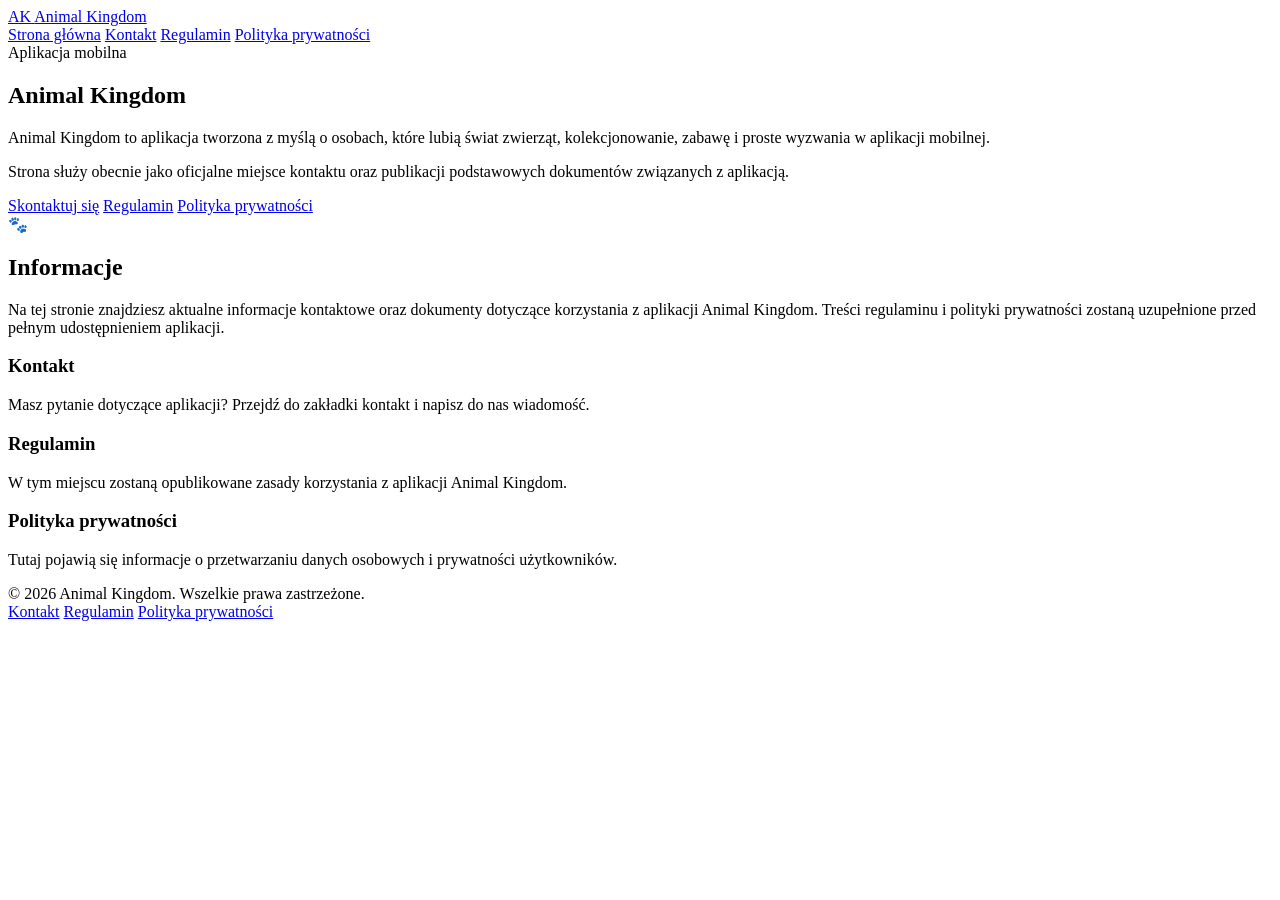
==== index.html @ c2e901ea "Add files via upload" ====
<!doctype html>
<html lang="pl">
<head>
  <meta charset="utf-8">
  <meta name="viewport" content="width=device-width, initial-scale=1">
  <title>Animal Kingdom – kontakt i dokumenty</title>
  <meta name="description" content="Oficjalna strona aplikacji Animal Kingdom. Kontakt, regulamin i polityka prywatności.">
  <link rel="preconnect" href="https://fonts.gstatic.com" crossorigin>
  <link rel="stylesheet" href="assets/style.css">
</head>
<body>
<header class="site-header">
  <div class="container header-inner">
    <a class="brand" href="index.html" aria-label="Animal Kingdom - strona główna">
      <span class="brand-mark">AK</span>
      <span>Animal Kingdom</span>
    </a>
    <nav class="nav" aria-label="Nawigacja główna">
      <a href="index.html" class="active">Strona główna</a>
      <a href="kontakt.html" >Kontakt</a>
      <a href="regulamin.html" >Regulamin</a>
      <a href="polityka-prywatnosci.html" >Polityka prywatności</a>
    </nav>
  </div>
</header>
<main>
  <section class="hero">
    <div class="container hero-grid">
      <div>
        <div class="kicker">Aplikacja mobilna</div>
        <h1>Animal Kingdom</h1>
        <p class="lead">
          Animal Kingdom to aplikacja tworzona z myślą o osobach, które lubią świat zwierząt,
          kolekcjonowanie, zabawę i proste wyzwania w aplikacji mobilnej.
        </p>
        <p>
          Strona służy obecnie jako oficjalne miejsce kontaktu oraz publikacji podstawowych
          dokumentów związanych z aplikacją.
        </p>
        <div class="hero-actions">
          <a class="button primary" href="kontakt.html">Skontaktuj się</a>
          <a class="button" href="regulamin.html">Regulamin</a>
          <a class="button" href="polityka-prywatnosci.html">Polityka prywatności</a>
        </div>
      </div>

      <aside class="hero-card" aria-label="Grafika dekoracyjna Animal Kingdom">
        <div class="animal-orbit">
          <span class="orbit-symbol" aria-hidden="true">🐾</span>
        </div>
      </aside>
    </div>
  </section>

  <section class="info-section">
    <div class="container">
      <h2>Informacje</h2>
      <p>
        Na tej stronie znajdziesz aktualne informacje kontaktowe oraz dokumenty dotyczące korzystania
        z aplikacji Animal Kingdom. Treści regulaminu i polityki prywatności zostaną uzupełnione przed
        pełnym udostępnieniem aplikacji.
      </p>

      <div class="cards">
        <article class="card">
          <h3>Kontakt</h3>
          <p>Masz pytanie dotyczące aplikacji? Przejdź do zakładki kontakt i napisz do nas wiadomość.</p>
        </article>
        <article class="card">
          <h3>Regulamin</h3>
          <p>W tym miejscu zostaną opublikowane zasady korzystania z aplikacji Animal Kingdom.</p>
        </article>
        <article class="card">
          <h3>Polityka prywatności</h3>
          <p>Tutaj pojawią się informacje o przetwarzaniu danych osobowych i prywatności użytkowników.</p>
        </article>
      </div>
    </div>
  </section>
</main>
<footer class="site-footer">
  <div class="container footer-inner">
    <span>© 2026 Animal Kingdom. Wszelkie prawa zastrzeżone.</span>
    <div class="footer-links">
      <a href="kontakt.html">Kontakt</a>
      <a href="regulamin.html">Regulamin</a>
      <a href="polityka-prywatnosci.html">Polityka prywatności</a>
    </div>
  </div>
</footer>
</body>
</html>
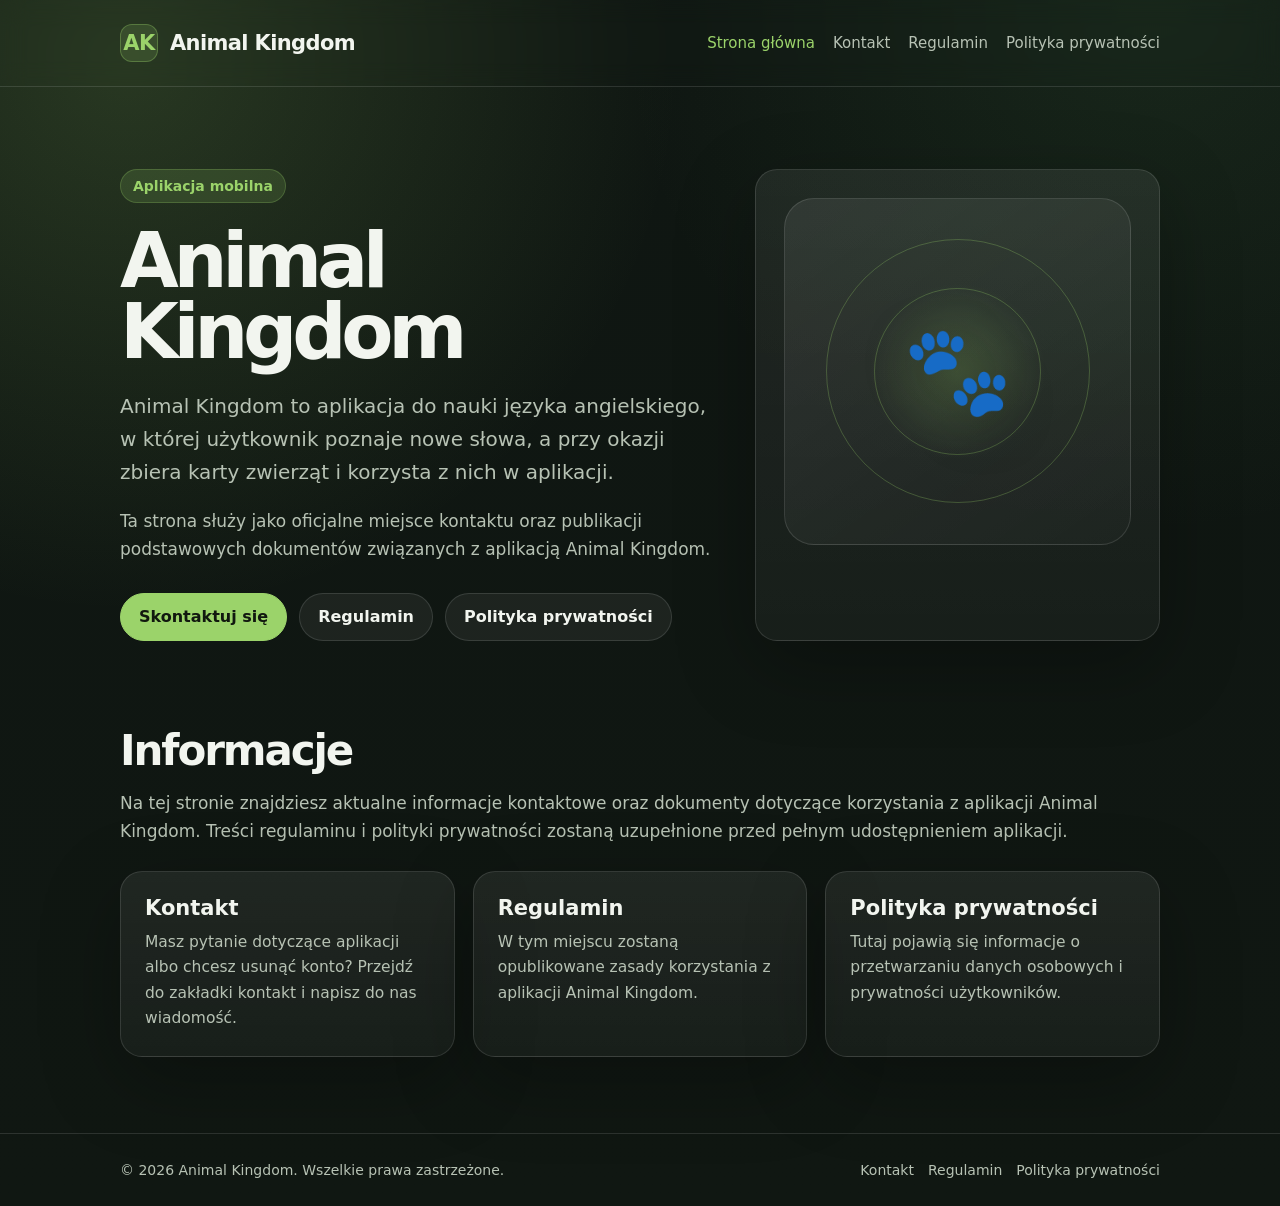
==== commit 7728b28f: "Add files via upload" ====
--- a/index.html
+++ b/index.html
@@ -4,8 +4,7 @@
   <meta charset="utf-8">
   <meta name="viewport" content="width=device-width, initial-scale=1">
   <title>Animal Kingdom – kontakt i dokumenty</title>
-  <meta name="description" content="Oficjalna strona aplikacji Animal Kingdom. Kontakt, regulamin i polityka prywatności.">
-  <link rel="preconnect" href="https://fonts.gstatic.com" crossorigin>
+  <meta name="description" content="Oficjalna strona aplikacji Animal Kingdom do nauki języka angielskiego. Kontakt, regulamin i polityka prywatności.">
   <link rel="stylesheet" href="assets/style.css">
 </head>
 <body>
@@ -30,12 +29,12 @@
         <div class="kicker">Aplikacja mobilna</div>
         <h1>Animal Kingdom</h1>
         <p class="lead">
-          Animal Kingdom to aplikacja tworzona z myślą o osobach, które lubią świat zwierząt,
-          kolekcjonowanie, zabawę i proste wyzwania w aplikacji mobilnej.
+          Animal Kingdom to aplikacja do nauki języka angielskiego, w której użytkownik poznaje nowe słowa,
+          a przy okazji zbiera karty zwierząt i korzysta z nich w aplikacji.
         </p>
         <p>
-          Strona służy obecnie jako oficjalne miejsce kontaktu oraz publikacji podstawowych
-          dokumentów związanych z aplikacją.
+          Ta strona służy jako oficjalne miejsce kontaktu oraz publikacji podstawowych dokumentów
+          związanych z aplikacją Animal Kingdom.
         </p>
         <div class="hero-actions">
           <a class="button primary" href="kontakt.html">Skontaktuj się</a>
@@ -64,7 +63,7 @@
       <div class="cards">
         <article class="card">
           <h3>Kontakt</h3>
-          <p>Masz pytanie dotyczące aplikacji? Przejdź do zakładki kontakt i napisz do nas wiadomość.</p>
+          <p>Masz pytanie dotyczące aplikacji albo chcesz usunąć konto? Przejdź do zakładki kontakt i napisz do nas wiadomość.</p>
         </article>
         <article class="card">
           <h3>Regulamin</h3>
--- a/assets/style.css
+++ b/assets/style.css
@@ -0,0 +1,350 @@
+:root {
+  --bg: #0f1612;
+  --bg-soft: #172119;
+  --card: #1d2b21;
+  --card-2: #243528;
+  --text: #f2f5ef;
+  --muted: #b7c2b4;
+  --accent: #9bd36a;
+  --accent-soft: rgba(155, 211, 106, 0.15);
+  --line: rgba(255,255,255,0.12);
+  --shadow: 0 24px 80px rgba(0,0,0,0.28);
+  --radius: 22px;
+  --max: 1040px;
+}
+
+* {
+  box-sizing: border-box;
+}
+
+html {
+  scroll-behavior: smooth;
+}
+
+body {
+  margin: 0;
+  font-family: Inter, ui-sans-serif, system-ui, -apple-system, BlinkMacSystemFont, "Segoe UI", sans-serif;
+  color: var(--text);
+  background:
+    radial-gradient(circle at 10% 5%, rgba(155, 211, 106, 0.18), transparent 34%),
+    radial-gradient(circle at 90% 0%, rgba(90, 160, 90, 0.12), transparent 32%),
+    linear-gradient(180deg, #0f1612 0%, #101712 100%);
+  min-height: 100vh;
+}
+
+a {
+  color: inherit;
+  text-decoration: none;
+}
+
+a:hover {
+  color: var(--accent);
+}
+
+.container {
+  width: min(var(--max), calc(100% - 40px));
+  margin: 0 auto;
+}
+
+.site-header {
+  padding: 24px 0;
+  border-bottom: 1px solid var(--line);
+  backdrop-filter: blur(12px);
+}
+
+.header-inner {
+  display: flex;
+  align-items: center;
+  justify-content: space-between;
+  gap: 16px;
+}
+
+.brand {
+  display: flex;
+  align-items: center;
+  gap: 12px;
+  font-weight: 800;
+  letter-spacing: -0.03em;
+  font-size: 21px;
+}
+
+.brand-mark {
+  width: 38px;
+  height: 38px;
+  border-radius: 12px;
+  display: grid;
+  place-items: center;
+  background: var(--accent-soft);
+  border: 1px solid rgba(155, 211, 106, 0.32);
+  color: var(--accent);
+  font-weight: 900;
+}
+
+.nav {
+  display: flex;
+  align-items: center;
+  gap: 18px;
+  color: var(--muted);
+  font-size: 15px;
+}
+
+.nav a.active {
+  color: var(--accent);
+}
+
+.hero {
+  padding: 82px 0 54px;
+}
+
+.hero-grid {
+  display: grid;
+  grid-template-columns: 1.2fr 0.8fr;
+  gap: 28px;
+  align-items: stretch;
+}
+
+.kicker {
+  display: inline-flex;
+  align-items: center;
+  gap: 8px;
+  color: var(--accent);
+  background: var(--accent-soft);
+  border: 1px solid rgba(155, 211, 106, 0.24);
+  border-radius: 999px;
+  padding: 8px 12px;
+  font-weight: 700;
+  font-size: 14px;
+  margin-bottom: 22px;
+}
+
+h1 {
+  font-size: clamp(42px, 7vw, 76px);
+  line-height: 0.94;
+  letter-spacing: -0.07em;
+  margin: 0 0 22px;
+}
+
+h2 {
+  font-size: clamp(28px, 4vw, 42px);
+  line-height: 1.04;
+  letter-spacing: -0.05em;
+  margin: 0 0 16px;
+}
+
+h3 {
+  font-size: 21px;
+  margin: 0 0 10px;
+}
+
+p {
+  color: var(--muted);
+  font-size: 17px;
+  line-height: 1.65;
+  margin: 0 0 18px;
+}
+
+.lead {
+  font-size: 20px;
+  max-width: 680px;
+}
+
+.hero-actions {
+  display: flex;
+  flex-wrap: wrap;
+  gap: 12px;
+  margin-top: 30px;
+}
+
+.button {
+  display: inline-flex;
+  align-items: center;
+  justify-content: center;
+  min-height: 48px;
+  padding: 0 18px;
+  border-radius: 999px;
+  font-weight: 800;
+  border: 1px solid var(--line);
+  background: rgba(255,255,255,0.06);
+}
+
+.button.primary {
+  color: #11180f;
+  background: var(--accent);
+  border-color: var(--accent);
+}
+
+.button:hover {
+  transform: translateY(-1px);
+}
+
+.hero-card,
+.card,
+.document-card {
+  border: 1px solid var(--line);
+  background: linear-gradient(180deg, rgba(255,255,255,0.07), rgba(255,255,255,0.035));
+  border-radius: var(--radius);
+  box-shadow: var(--shadow);
+}
+
+.hero-card {
+  padding: 28px;
+  min-height: 100%;
+}
+
+.animal-orbit {
+  aspect-ratio: 1 / 1;
+  width: 100%;
+  border-radius: 30px;
+  background:
+    radial-gradient(circle at 50% 50%, rgba(155, 211, 106, 0.22), transparent 36%),
+    linear-gradient(145deg, rgba(255,255,255,0.08), rgba(255,255,255,0.02));
+  border: 1px solid var(--line);
+  display: grid;
+  place-items: center;
+  position: relative;
+  overflow: hidden;
+}
+
+.animal-orbit::before,
+.animal-orbit::after {
+  content: "";
+  position: absolute;
+  border: 1px solid rgba(155, 211, 106, 0.28);
+  border-radius: 50%;
+}
+
+.animal-orbit::before {
+  width: 76%;
+  height: 76%;
+}
+
+.animal-orbit::after {
+  width: 48%;
+  height: 48%;
+}
+
+.orbit-symbol {
+  position: relative;
+  z-index: 2;
+  font-size: clamp(54px, 8vw, 88px);
+  filter: drop-shadow(0 10px 25px rgba(0,0,0,0.25));
+}
+
+.info-section {
+  padding: 34px 0 76px;
+}
+
+.cards {
+  display: grid;
+  grid-template-columns: repeat(3, 1fr);
+  gap: 18px;
+  margin-top: 26px;
+}
+
+.card {
+  padding: 24px;
+}
+
+.card p {
+  font-size: 15.5px;
+  margin-bottom: 0;
+}
+
+.page {
+  padding: 54px 0 76px;
+}
+
+.page-header {
+  margin-bottom: 28px;
+  max-width: 780px;
+}
+
+.document-card {
+  padding: clamp(24px, 5vw, 44px);
+}
+
+.placeholder {
+  background: rgba(255,255,255,0.055);
+  border: 1px dashed rgba(255,255,255,0.2);
+  border-radius: 18px;
+  padding: 20px;
+  margin: 20px 0;
+}
+
+.placeholder p {
+  margin: 0;
+}
+
+.contact-box {
+  display: grid;
+  gap: 14px;
+  margin-top: 22px;
+}
+
+.contact-row {
+  display: flex;
+  flex-wrap: wrap;
+  gap: 10px;
+  align-items: center;
+  padding: 16px 18px;
+  border: 1px solid var(--line);
+  border-radius: 16px;
+  background: rgba(255,255,255,0.045);
+}
+
+.contact-label {
+  min-width: 110px;
+  color: var(--muted);
+}
+
+.contact-value {
+  font-weight: 800;
+}
+
+.site-footer {
+  border-top: 1px solid var(--line);
+  padding: 28px 0;
+  color: var(--muted);
+}
+
+.footer-inner {
+  display: flex;
+  justify-content: space-between;
+  gap: 18px;
+  flex-wrap: wrap;
+  font-size: 14px;
+}
+
+.footer-links {
+  display: flex;
+  flex-wrap: wrap;
+  gap: 14px;
+}
+
+@media (max-width: 820px) {
+  .header-inner {
+    align-items: flex-start;
+    flex-direction: column;
+  }
+
+  .nav {
+    gap: 12px;
+    flex-wrap: wrap;
+  }
+
+  .hero {
+    padding-top: 52px;
+  }
+
+  .hero-grid {
+    grid-template-columns: 1fr;
+  }
+
+  .cards {
+    grid-template-columns: 1fr;
+  }
+
+  .container {
+    width: min(var(--max), calc(100% - 28px));
+  }
+}
